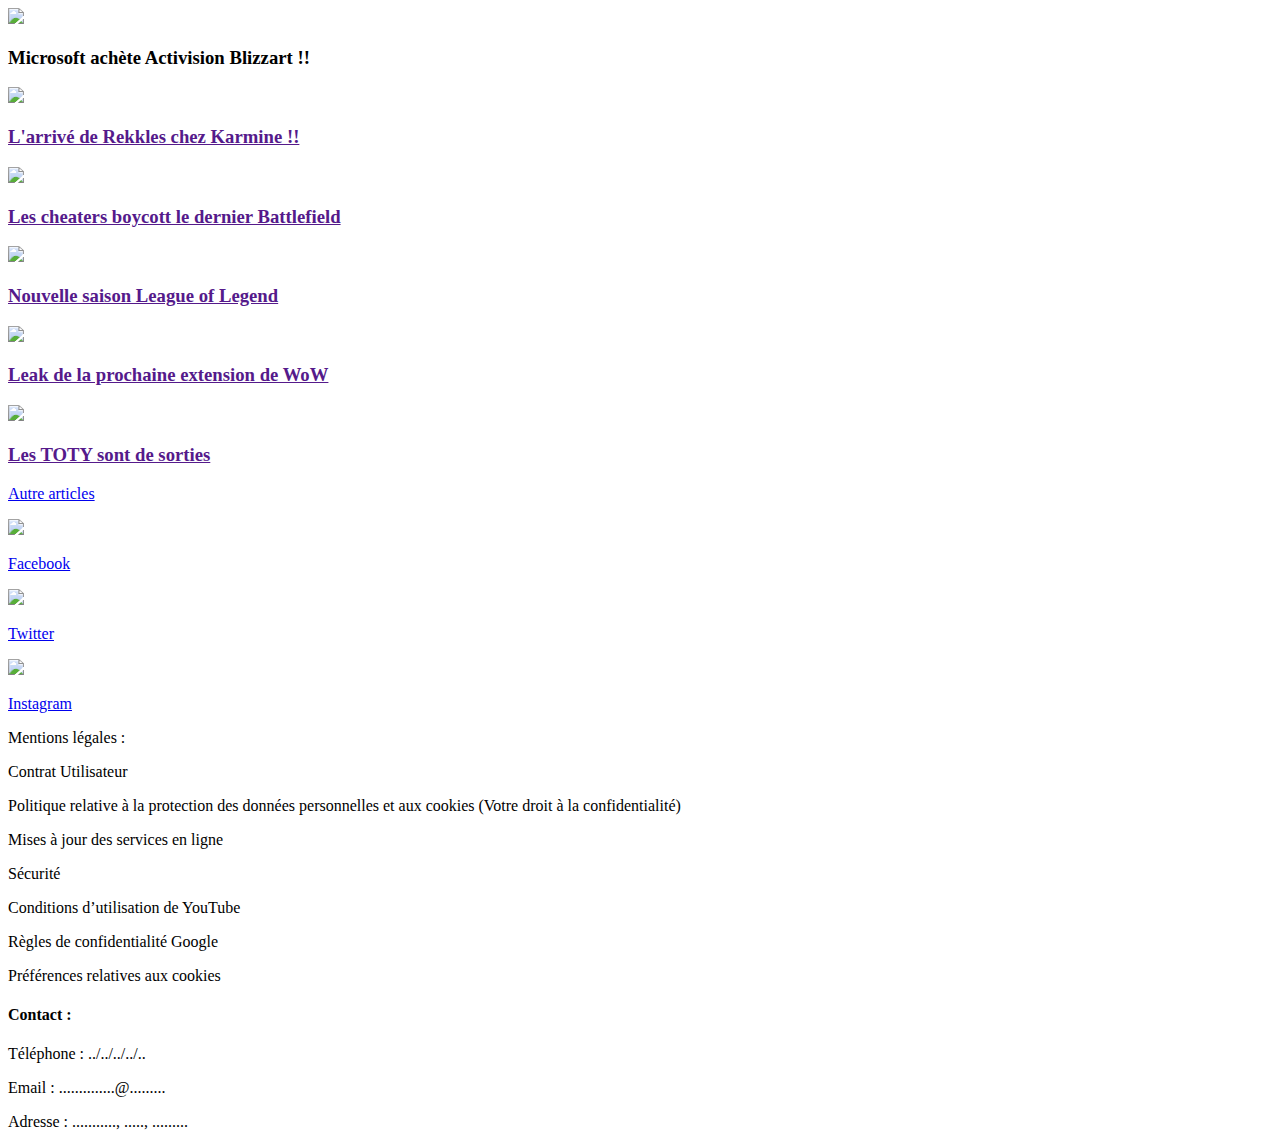
==== article1.html @ 21345d1e "articles" ====
<!DOCTYPE html>
<html lang="fr">
<head>
    <meta charset="UTF-8">
    <meta http-equiv="X-UA-Compatible" content="IE=edge">
    <meta name="viewport" content="width=device-width, initial-scale=1.0">
    <title>Vector</title>
    <link rel="stylesheet" href="../Vector/assets/css/style.css">
</head>

<body>
    <div class="arti">
        <div class="artig">
            <div class="arti1">
                <div class="imager">
                    <img src="../Vector/assets/images/Sans titre-1.jpg" class="imager1">
                </div>

                <div class="texto1">
                    <h3 class="titr">Microsoft achète Activision Blizzart !!</h3>
                </div>
            </div>
        </div>

        <div class="artid">
            <a href="" class="arti2">
                <div class="imager">
                    <img src="../Vector/assets/images/Sans titre-2.jpg" class="imager1">
                </div>

                <div class="texto1">
                    <h3>L'arrivé de Rekkles chez Karmine !!</h3>
                </div>
            </a>

            <a href="" class="arti2">
                <div class="imager">
                    <img src="../Vector/assets/images/Sans titre-3.jpg" class="imager1">
                </div>

                <div class="texto1">
                    <h3>Les cheaters boycott le dernier Battlefield</h3>
                </div>
            </a>

            <a href="" class="arti2">
                <div class="imager">
                    <img src="../Vector/assets/images/Sans titre-4.jpg" class="imager1">
                </div>

                <div class="texto1">
                    <h3>Nouvelle saison League of Legend</h3>
                </div>
            </a>

            <a href="" class="arti2">
                <div class="imager">
                    <img src="../Vector/assets/images/Sans titre-5.jpg" class="imager1">
                </div>

                <div class="texto1">
                    <h3>Leak de la prochaine extension de WoW</h3>
                </div>
            </a>

            <a href="" class="arti2">
                <div class="imager">
                    <img src="../Vector/assets/images/Sans titre-6.jpg" class="imager1">
                </div>

                <div class="texto1">
                    <h3>Les TOTY sont de sorties</h3>
                </div>
            </a>

        </div>

    </div>

    <div class="boutonn">
        <a href="https://www.google.fr/" target="_blank" class="bout">
            <div class="text2">
                <p>Autre articles</p>
            </div>
        </a>
    </div>

    <footer>
        <div class="reseau">
            <a href="https://fr-fr.facebook.com/" target="_blank" class="facebook">
                <img src="../test/assets/images/fb.png" class="img">
                <p class="pet">Facebook</p>
            </a>

            <a href="https://twitter.com/?lang=fr" target="_blank" class="twitter">
                <img src="../test/assets/images/twitter.png" class="img">
                <p class="pet">Twitter</p>
            </a>

            <a href="https://www.instagram.com/sem/campaign/emailsignup/?campaign_id=13560899667&extra_1=s|c|547348932178|e|instagram%20%27|&placement=&creative=547348932178&keyword=instagram%20%27&partner_id=googlesem&extra_2=campaignid%3D13560899667%26adgroupid%3D126262412054%26matchtype%3De%26network%3Dg%26source%3Dnotmobile%26search_or_content%3Ds%26device%3Dc%26devicemodel%3D%26adposition%3D%26target%3D%26targetid%3Dkwd-1321618851291%26loc_physical_ms%3D9108424%26loc_interest_ms%3D%26feeditemid%3D%26param1%3D%26param2%3D&gclid=Cj0KCQiAip-PBhDVARIsAPP2xc0Xfaxj4EKNlDG99H4yVGSyjA-vDa9Wtdd7GiWPps7lyOwsLAwn8igaAtJ2EALw_wcB" target="_blank" class="instagram">
                <img src="../test/assets/images/insta.png" class="img">
                <p class="pet">Instagram</p>
            </a>
        </div>

        <div class="mention">
            <p>Mentions légales :</p>
            <p>Contrat Utilisateur</p>
            <p>Politique relative à la protection des données personnelles et aux cookies (Votre droit à la confidentialité)</p>
            <p>Mises à jour des services en ligne</p>
            <p>Sécurité</p>
            <p>Conditions d’utilisation de YouTube</p>
            <p>Règles de confidentialité Google</p>
            <p>Préférences relatives aux cookies</p>
        </div>

        <div class="contact">
            <h4>Contact :</h4>
            <p>Téléphone : ../../../../..</p>
            <p>Email : ..............@.........</p>
            <p>Adresse : ..........., ....., .........</p>
        </div>
    </footer>
</body>
</html>
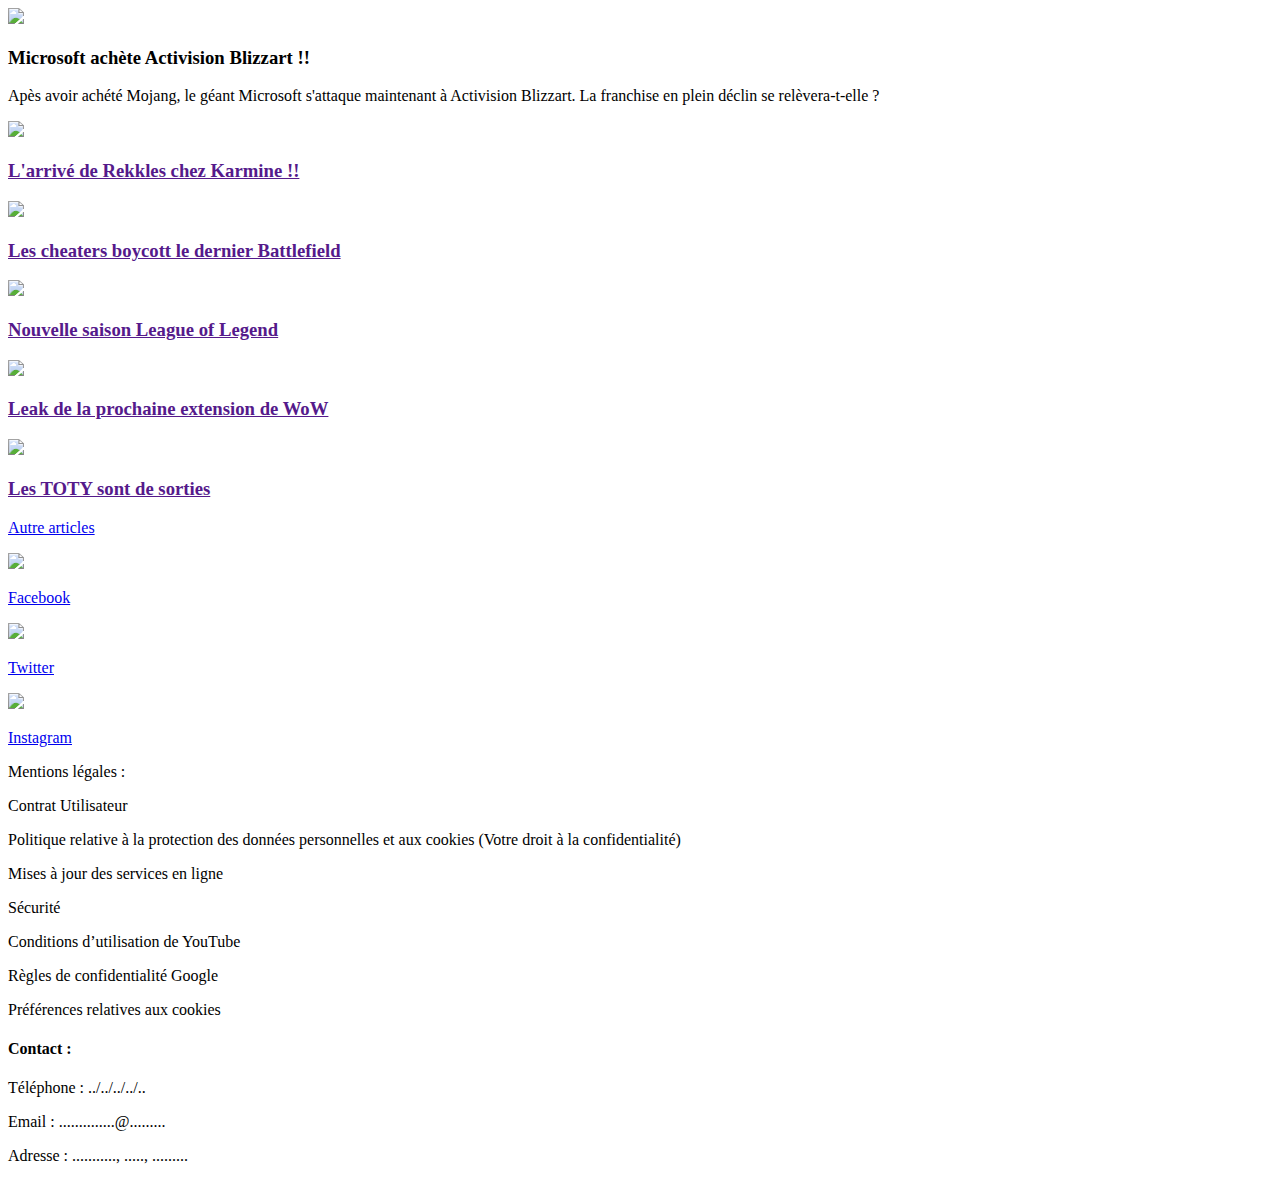
==== commit 90a90f0b: "article" ====
--- a/article1.html
+++ b/article1.html
@@ -18,6 +18,7 @@
 
                 <div class="texto1">
                     <h3 class="titr">Microsoft achète Activision Blizzart !!</h3>
+                    <p class="tex">Apès avoir achété Mojang, le géant Microsoft s'attaque maintenant à Activision Blizzart. La franchise en plein déclin se relèvera-t-elle ?</p>
                 </div>
             </div>
         </div>
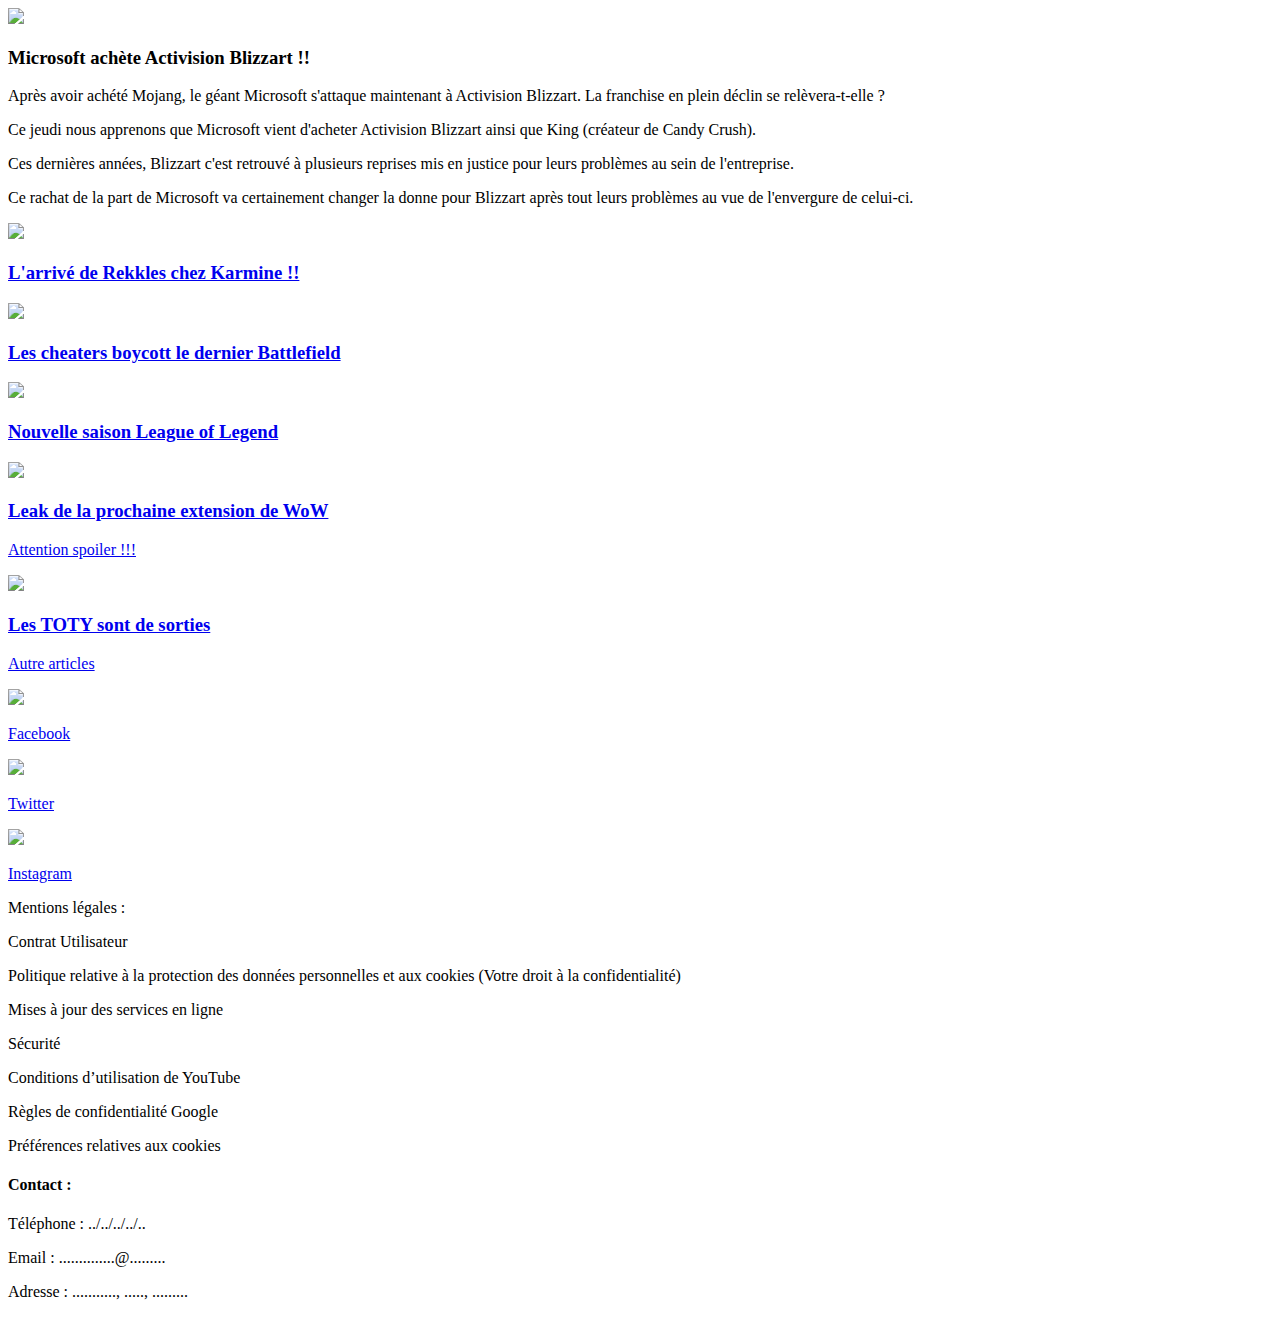
==== commit cfa5166c: "article" ====
--- a/article1.html
+++ b/article1.html
@@ -18,13 +18,16 @@
 
                 <div class="texto1">
                     <h3 class="titr">Microsoft achète Activision Blizzart !!</h3>
-                    <p class="tex">Apès avoir achété Mojang, le géant Microsoft s'attaque maintenant à Activision Blizzart. La franchise en plein déclin se relèvera-t-elle ?</p>
+                    <p class="tex">Après avoir achété Mojang, le géant Microsoft s'attaque maintenant à Activision Blizzart. La franchise en plein déclin se relèvera-t-elle ?</p>
+                    <p>Ce jeudi nous apprenons que Microsoft vient d'acheter Activision Blizzart ainsi que King (créateur de Candy Crush).</p>
+                    <p>Ces dernières années, Blizzart c'est retrouvé à plusieurs reprises mis en justice pour leurs problèmes au sein de l'entreprise.</p>
+                    <p>Ce rachat de la part de Microsoft va certainement changer la donne pour Blizzart après tout leurs problèmes au vue de l'envergure de celui-ci.</p>
                 </div>
             </div>
         </div>
 
         <div class="artid">
-            <a href="" class="arti2">
+            <a href="../Vector/article2.html" class="arti2">
                 <div class="imager">
                     <img src="../Vector/assets/images/Sans titre-2.jpg" class="imager1">
                 </div>
@@ -34,7 +37,7 @@
                 </div>
             </a>
 
-            <a href="" class="arti2">
+            <a href="../Vector/article3.html" class="arti2">
                 <div class="imager">
                     <img src="../Vector/assets/images/Sans titre-3.jpg" class="imager1">
                 </div>
@@ -44,7 +47,7 @@
                 </div>
             </a>
 
-            <a href="" class="arti2">
+            <a href="../Vector/article4.html" class="arti2">
                 <div class="imager">
                     <img src="../Vector/assets/images/Sans titre-4.jpg" class="imager1">
                 </div>
@@ -54,17 +57,18 @@
                 </div>
             </a>
 
-            <a href="" class="arti2">
+            <a href="../Vector/article5.html" class="arti2">
                 <div class="imager">
                     <img src="../Vector/assets/images/Sans titre-5.jpg" class="imager1">
                 </div>
 
                 <div class="texto1">
                     <h3>Leak de la prochaine extension de WoW</h3>
+                    <p class="spoil">Attention spoiler !!!</p>
                 </div>
             </a>
 
-            <a href="" class="arti2">
+            <a href="../Vector/article6.html" class="arti2">
                 <div class="imager">
                     <img src="../Vector/assets/images/Sans titre-6.jpg" class="imager1">
                 </div>
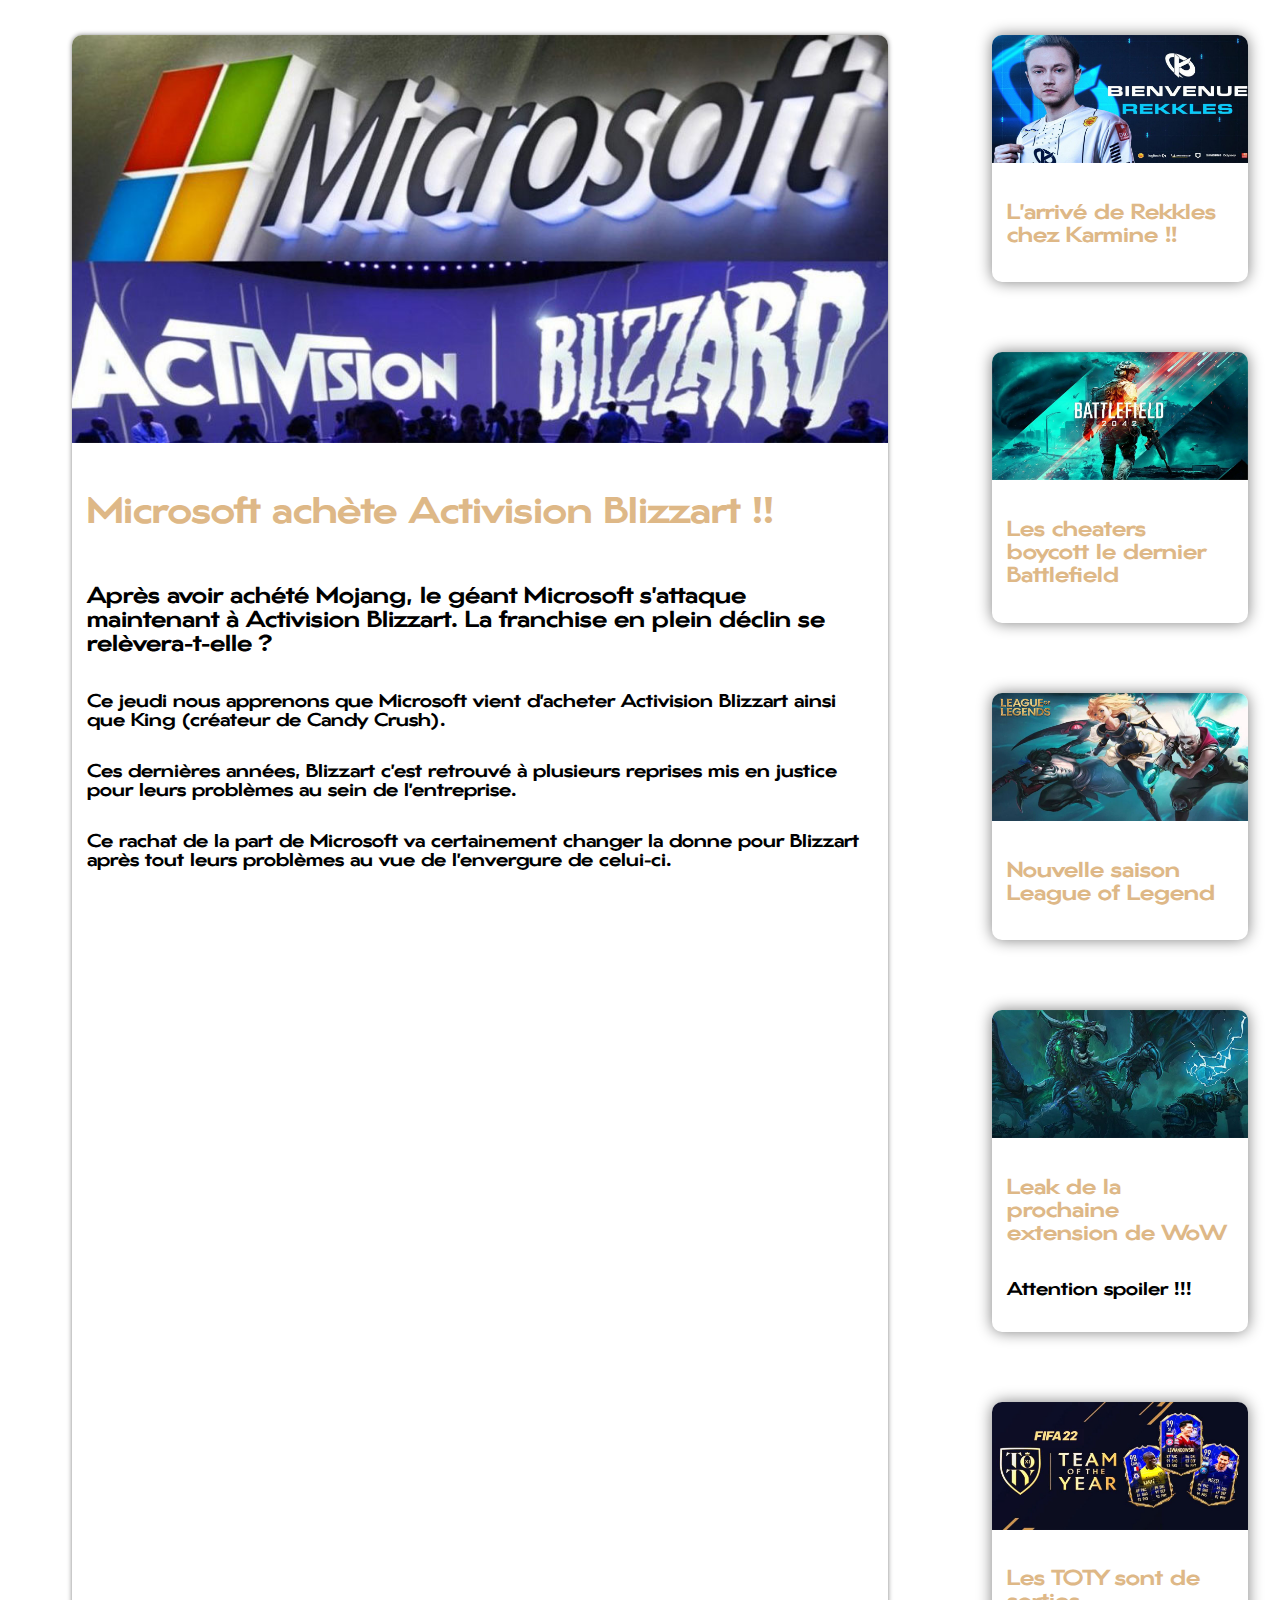
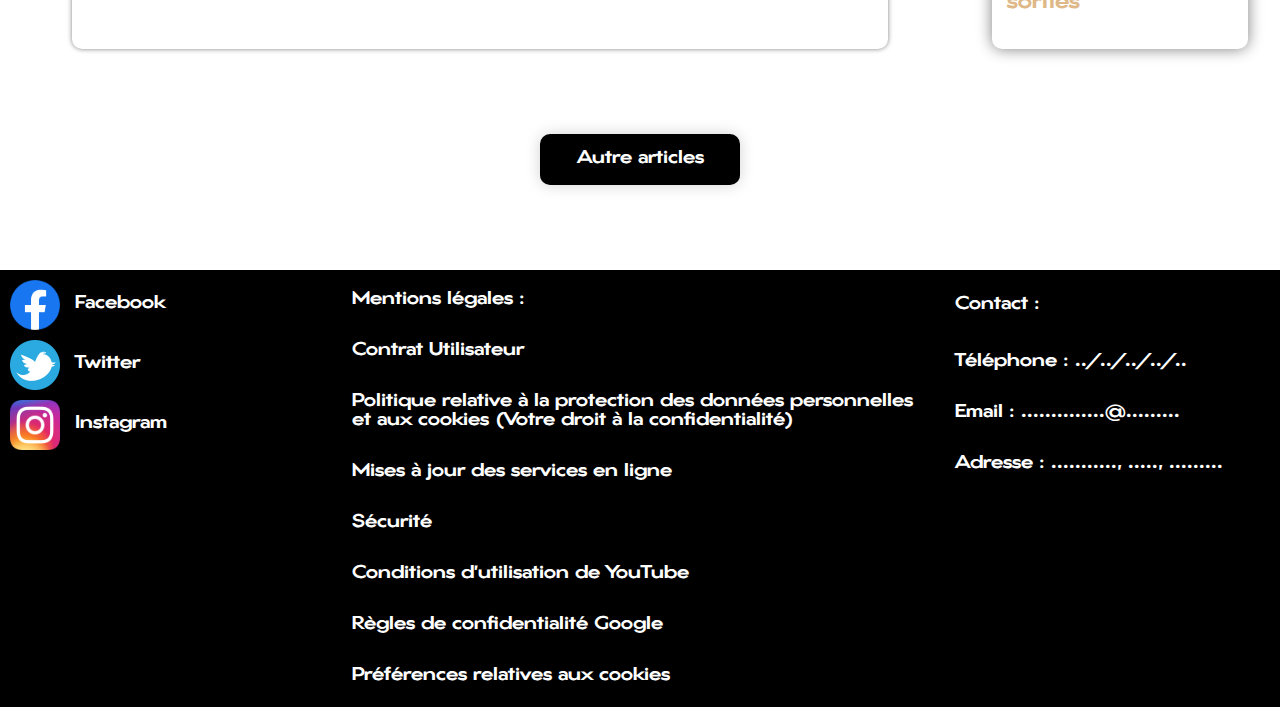
==== commit 8a38927a: "Update article1.html" ====
--- a/article1.html
+++ b/article1.html
@@ -5,7 +5,7 @@
     <meta http-equiv="X-UA-Compatible" content="IE=edge">
     <meta name="viewport" content="width=device-width, initial-scale=1.0">
     <title>Vector</title>
-    <link rel="stylesheet" href="../Vector/assets/css/style.css">
+    <link rel="stylesheet" href="assets/css/style1.css">
 </head>
 
 <body>
@@ -13,7 +13,7 @@
         <div class="artig">
             <div class="arti1">
                 <div class="imager">
-                    <img src="../Vector/assets/images/Sans titre-1.jpg" class="imager1">
+                    <img src="assets/images/Sans titre-1.jpg" class="imager1">
                 </div>
 
                 <div class="texto1">
@@ -27,9 +27,9 @@
         </div>
 
         <div class="artid">
-            <a href="../Vector/article2.html" class="arti2">
+            <a href="article2.html" class="arti2">
                 <div class="imager">
-                    <img src="../Vector/assets/images/Sans titre-2.jpg" class="imager1">
+                    <img src="assets/images/Sans titre-2.jpg" class="imager1">
                 </div>
 
                 <div class="texto1">
@@ -37,9 +37,9 @@
                 </div>
             </a>
 
-            <a href="../Vector/article3.html" class="arti2">
+            <a href="article3.html" class="arti2">
                 <div class="imager">
-                    <img src="../Vector/assets/images/Sans titre-3.jpg" class="imager1">
+                    <img src="assets/images/Sans titre-3.jpg" class="imager1">
                 </div>
 
                 <div class="texto1">
@@ -47,9 +47,9 @@
                 </div>
             </a>
 
-            <a href="../Vector/article4.html" class="arti2">
+            <a href="article4.html" class="arti2">
                 <div class="imager">
-                    <img src="../Vector/assets/images/Sans titre-4.jpg" class="imager1">
+                    <img src="assets/images/Sans titre-4.jpg" class="imager1">
                 </div>
 
                 <div class="texto1">
@@ -57,9 +57,9 @@
                 </div>
             </a>
 
-            <a href="../Vector/article5.html" class="arti2">
+            <a href="article5.html" class="arti2">
                 <div class="imager">
-                    <img src="../Vector/assets/images/Sans titre-5.jpg" class="imager1">
+                    <img src="assets/images/Sans titre-5.jpg" class="imager1">
                 </div>
 
                 <div class="texto1">
@@ -68,9 +68,9 @@
                 </div>
             </a>
 
-            <a href="../Vector/article6.html" class="arti2">
+            <a href="article6.html" class="arti2">
                 <div class="imager">
-                    <img src="../Vector/assets/images/Sans titre-6.jpg" class="imager1">
+                    <img src="assets/images/Sans titre-6.jpg" class="imager1">
                 </div>
 
                 <div class="texto1">
@@ -93,17 +93,17 @@
     <footer>
         <div class="reseau">
             <a href="https://fr-fr.facebook.com/" target="_blank" class="facebook">
-                <img src="../test/assets/images/fb.png" class="img">
+                <img src="assets/images/fb.png" class="img">
                 <p class="pet">Facebook</p>
             </a>
 
             <a href="https://twitter.com/?lang=fr" target="_blank" class="twitter">
-                <img src="../test/assets/images/twitter.png" class="img">
+                <img src="assets/images/twitter.png" class="img">
                 <p class="pet">Twitter</p>
             </a>
 
             <a href="https://www.instagram.com/sem/campaign/emailsignup/?campaign_id=13560899667&extra_1=s|c|547348932178|e|instagram%20%27|&placement=&creative=547348932178&keyword=instagram%20%27&partner_id=googlesem&extra_2=campaignid%3D13560899667%26adgroupid%3D126262412054%26matchtype%3De%26network%3Dg%26source%3Dnotmobile%26search_or_content%3Ds%26device%3Dc%26devicemodel%3D%26adposition%3D%26target%3D%26targetid%3Dkwd-1321618851291%26loc_physical_ms%3D9108424%26loc_interest_ms%3D%26feeditemid%3D%26param1%3D%26param2%3D&gclid=Cj0KCQiAip-PBhDVARIsAPP2xc0Xfaxj4EKNlDG99H4yVGSyjA-vDa9Wtdd7GiWPps7lyOwsLAwn8igaAtJ2EALw_wcB" target="_blank" class="instagram">
-                <img src="../test/assets/images/insta.png" class="img">
+                <img src="assets/images/insta.png" class="img">
                 <p class="pet">Instagram</p>
             </a>
         </div>
@@ -127,4 +127,4 @@
         </div>
     </footer>
 </body>
-</html>+</html>
--- a/assets/css/style1.css
+++ b/assets/css/style1.css
@@ -0,0 +1,243 @@
+@font-face {
+    font-family: 'textfont';
+    src: url(../fonts/GonziExpandedPERSONALUSE-Bold.otf);
+}
+
+body {
+    background-color:white;
+    font-family: 'textfont';
+    margin: 0;
+}
+
+h3 {
+    color:burlywood;
+}
+
+
+
+.arti {
+    display: flex;
+    flex-flow: row wrap;
+    justify-content: center;
+    margin-bottom: 50px;
+} 
+
+h3 {
+    color:burlywood;
+}
+
+.artig {
+    display: flex;
+    width: 75%;
+    justify-content: center;
+}
+
+.arti1 {
+    margin: 35px;
+    display: flex;
+    flex-direction: column;
+    width: 85%;
+    border-radius: 10px;
+    box-shadow: 0px 0px 5px 0px gray;
+    text-decoration: none;
+    color: black;
+    transition: 250ms;
+}
+
+.titr {
+    font-size: 200%;
+}
+
+.tex {
+    font-size: 125%;
+}
+
+.artid {
+    display: flex;
+    width: 25%;
+    flex-direction: column;
+    align-items: center;
+}
+
+
+.arti2 {
+    margin: 35px;
+    display: flex;
+    flex-direction: column;
+    width: 80%;
+    border-radius: 10px;
+    box-shadow: 0px 0px 15px 0px gray;
+    text-decoration: none;
+    color: black;
+    transition: 250ms;
+}
+
+.arti2:hover{
+    box-shadow: 0 0 50px 0 gray;
+    transform: translate3d(0, -10px, 0);
+    transition: 250ms;
+}
+
+.imager1 {
+    max-width: 100%;
+    border-radius: 10px 10px 0px 0px;
+}
+
+.texto1 {
+    padding: 15px;
+    display: flex;
+    flex: 1 1 auto;
+    flex-direction: column;
+    user-select: none;
+}
+
+@media (max-width: 1100px) {
+    .arti {
+        flex-direction: column;
+    }
+    .artig {
+        width: 100%;
+    }
+    .artid {
+        display: flex;
+        flex-direction: row;
+        flex-wrap: wrap;
+        justify-content: center;
+        width: 100%;
+    }
+    .arti2 {
+        width: 30%;
+    }
+}
+
+@media (max-width: 730px) {
+    .arti {
+        flex-direction: column;
+    }
+    .artig {
+        width: 100%;
+    }
+    .artid {
+        display: flex;
+        flex-direction: row;
+        flex-wrap: wrap;
+        justify-content: center;
+        width: 100%;
+    }
+    .arti2 {
+        width: 50%;
+    }
+}
+
+.boutonn {
+    display: flex;
+    flex-flow: row wrap;
+    justify-content: center;
+    margin-bottom: 85px;
+} 
+
+.bout {
+    display: flex;
+    justify-content: center;
+    width: 200px;
+    box-sizing: border-box;
+    background-color:black;
+    border-radius: 10px;
+    box-shadow: 0px 0px 15px 0px lightgray;
+    text-decoration: none;
+    color:white;
+    transition: 250ms;
+}
+
+.bout:hover{
+    box-shadow: 0 0 40px 0 gray;
+    transform: translate3d(0, -10px, 0);
+    transition: 250ms;
+}
+
+footer {
+    display: flex;
+    justify-content: space-between;
+    flex-wrap: nowrap;
+    background-color: black;
+    color: white;
+}
+
+.reseau {
+    margin: 5px;
+    display: flex;
+    flex-direction: column;
+    flex-wrap:nowrap;
+    width: 25%;
+}
+
+.facebook {
+    margin: 5px;
+    display: flex;
+    flex-direction: row;
+    justify-content: flex-start;
+    flex-wrap: wrap;
+    text-decoration: none;
+    color: white;
+    width:fit-content;
+}
+
+.twitter {
+    margin: 5px;
+    display: flex;
+    flex-direction: row;
+    justify-content: flex-start;
+    flex-wrap: wrap;
+    text-decoration: none;
+    color: white;
+    width:fit-content;
+}
+
+.instagram {
+    margin: 5px;
+    display: flex;
+    flex-direction: row;
+    justify-content: flex-start;
+    flex-wrap: wrap;
+    text-decoration: none;
+    color: white;
+    width:fit-content;
+}
+
+.pet {
+    margin: 15px;
+}
+
+.img {
+    height: 50px;
+    width: auto;
+}
+
+.mention {
+    margin: 5px;
+    display: flex;
+    flex-direction: column;
+    width: 45%;
+}
+
+.contact {
+    margin: 5px;
+    display: flex;
+    flex-direction: column;
+    width: 25%;
+}
+
+@media (max-width: 800px) {
+    footer {
+        flex-direction: column;
+    }
+    .reseau {
+        width: 100%;
+    }
+    .mention {
+        width: 100%;
+    }
+    .contact {
+        width: 100%;
+    }
+} 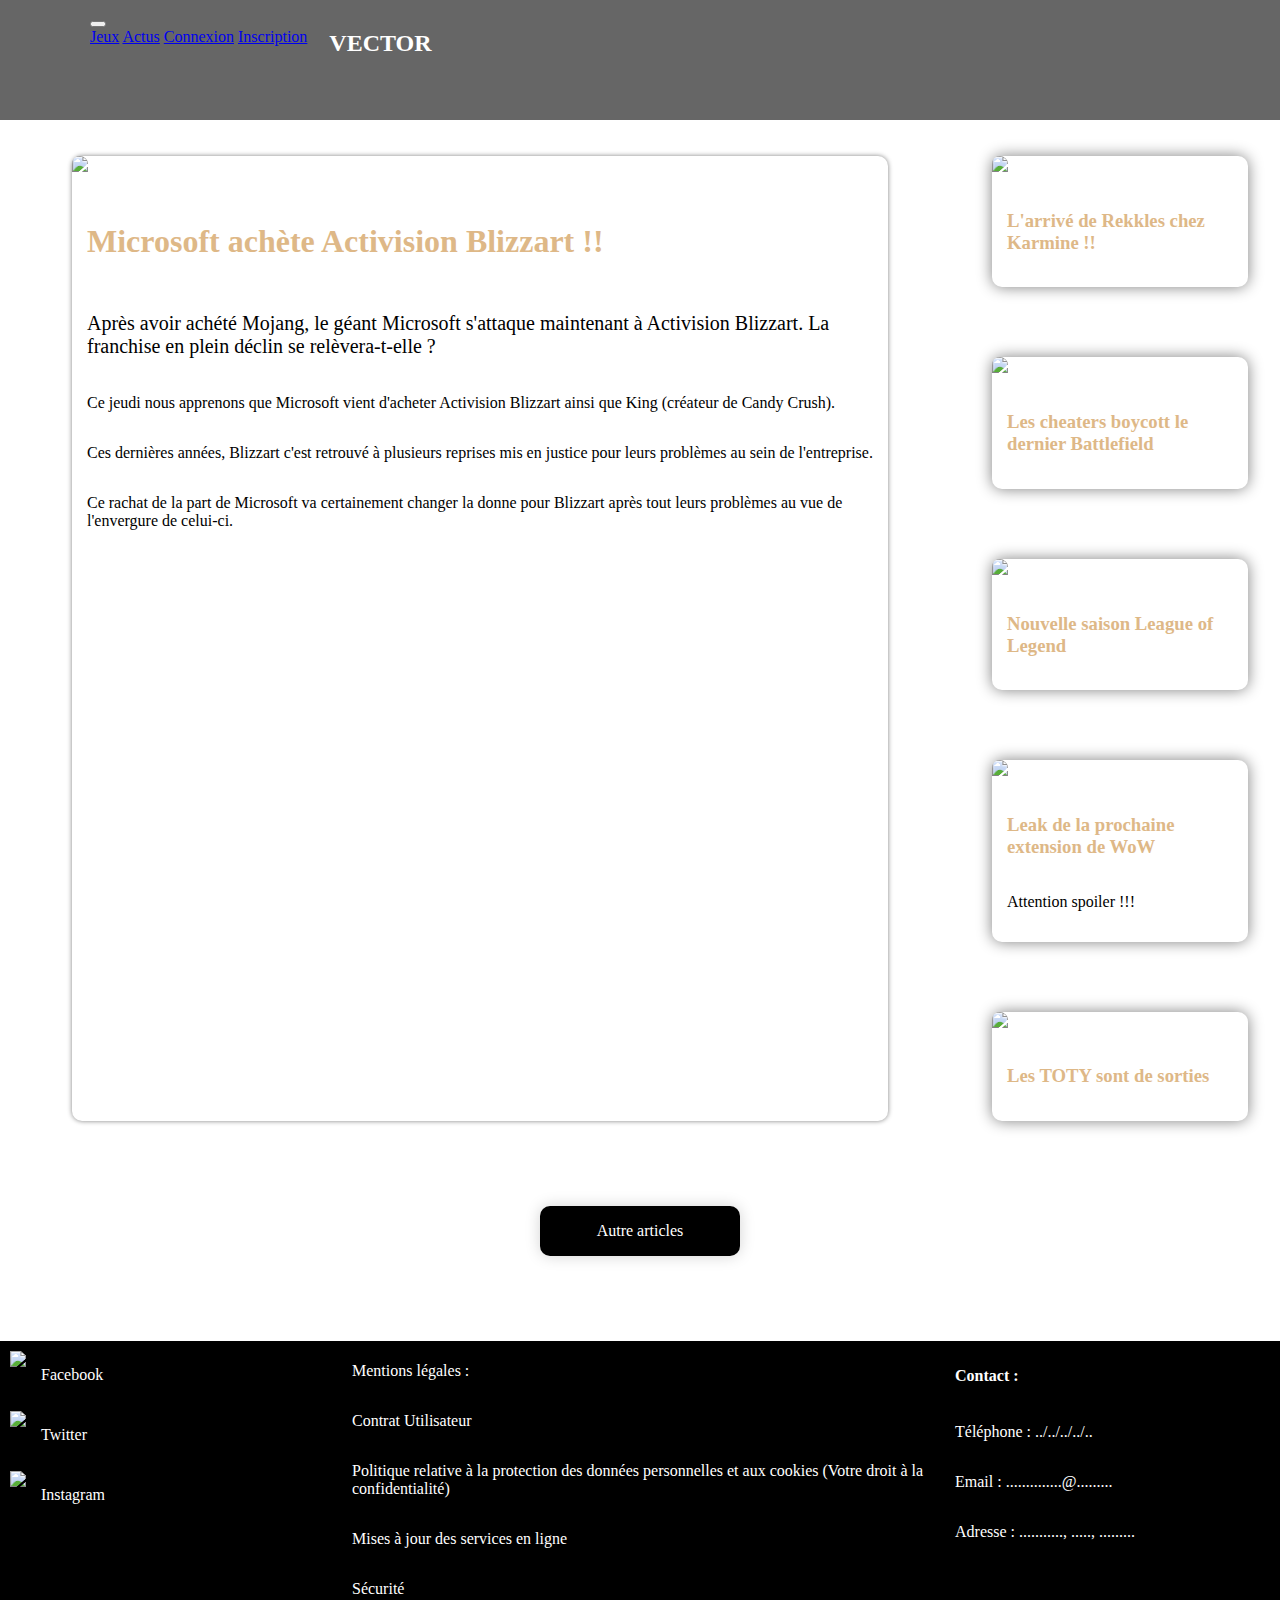
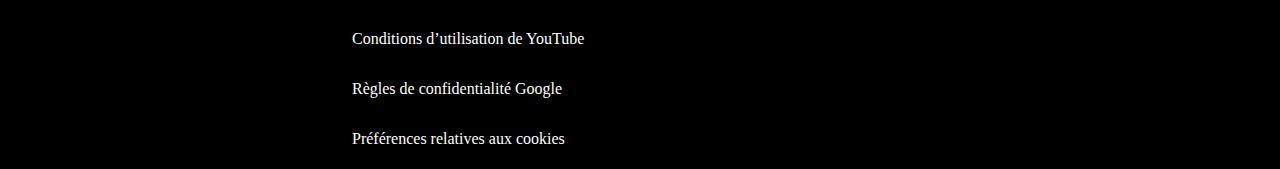
==== commit 5ad8bdb8: "top" ====
--- a/article1.html
+++ b/article1.html
@@ -9,6 +9,26 @@
 </head>
 
 <body>
+    <nav>
+        <!-- <input type="checkbox" id="check">
+        <label for="check" class="checkbtn">
+        <p class="fas fa-bars"></p> -->
+        <div class="dropdown">
+          <button class="fas fa-bars"></button>
+          <div class="dropdown-content">
+            <a href="#">Jeux</a>
+            <a href="#">Actus</a>
+            <a href="#">Connexion</a>
+            <a href="#">Inscription</a>
+          </div>
+        </div>
+    
+        <div class="logo">
+          <span>Vector <i class="fab fa-vimeo"></i></span>
+        </div>
+    
+    </nav>
+
     <div class="arti">
         <div class="artig">
             <div class="arti1">
--- a/assets/css/style1.css
+++ b/assets/css/style1.css
@@ -8,6 +8,114 @@
     font-family: 'textfont';
     margin: 0;
 }
+
+nav {
+    top: 0;
+    left: 0;
+    height: 100px;
+    padding: 10px 90px;
+    background: rgba(0, 0, 0, 0.6);
+    border-bottom: 1px solid #fff;
+    display: flex;
+  
+  }
+  
+  @media only screen and(max-width: 800px) {
+    .nav-deroulant {
+      visibility: visible;
+    }
+  }
+  
+  nav .logo {
+    padding: 20px 22px;
+    height: 80px;
+    float: left;
+    font-size: 24px;
+    font-weight: bold;
+    text-transform: uppercase;
+    color: white
+  }
+  
+  nav ul {
+    list-style: none;
+    float: right;
+    margin: 0%;
+    padding: 0%;
+    display: flex;
+    justify-content: right;
+  }
+  
+  nav ul li a {
+    line-height: 80px;
+    color: white;
+    padding: 12px 30px;
+    text-decoration: none;
+    font-size: 20px;
+    font-weight: bold;
+    text-transform: uppercase;
+  }
+  
+  a:hover,
+  a.active {
+    background: none;
+    color: white;
+  
+  }
+  
+  @media (max-width: 858px) {
+    .checkbtn {
+      background-color: white;
+      color: white;
+      padding: 16px;
+      font-size: 16px;
+      border: none;
+      cursor: pointer;
+    }
+  
+    ul {
+      position: fixed;
+      width: 100%;
+      height: 100vh;
+      top: 80px;
+      left: 0;
+      text-align: center;
+    }
+  
+    nav ul li {
+      display: block;
+  
+    }
+  }
+  
+  nav ul li a:hover {
+    background: rgba(0, 0, 0, 0.7);
+    border-radius: 6px;
+  
+  }
+  
+  .checkbtn {
+    text-align: right;
+    font-size: 30px;
+    color: white;
+    float: right;
+    line-height: 70px;
+    margin-right: 40px;
+    cursor: pointer;
+  }
+  
+  #check {
+    display: none;
+    background-color: white;
+  }
+  
+  @media (max-width: 952px) {
+    label.logo {
+      font-size: 30px;
+      padding-left: 50px;
+  
+  
+    }
+  }
 
 h3 {
     color:burlywood;
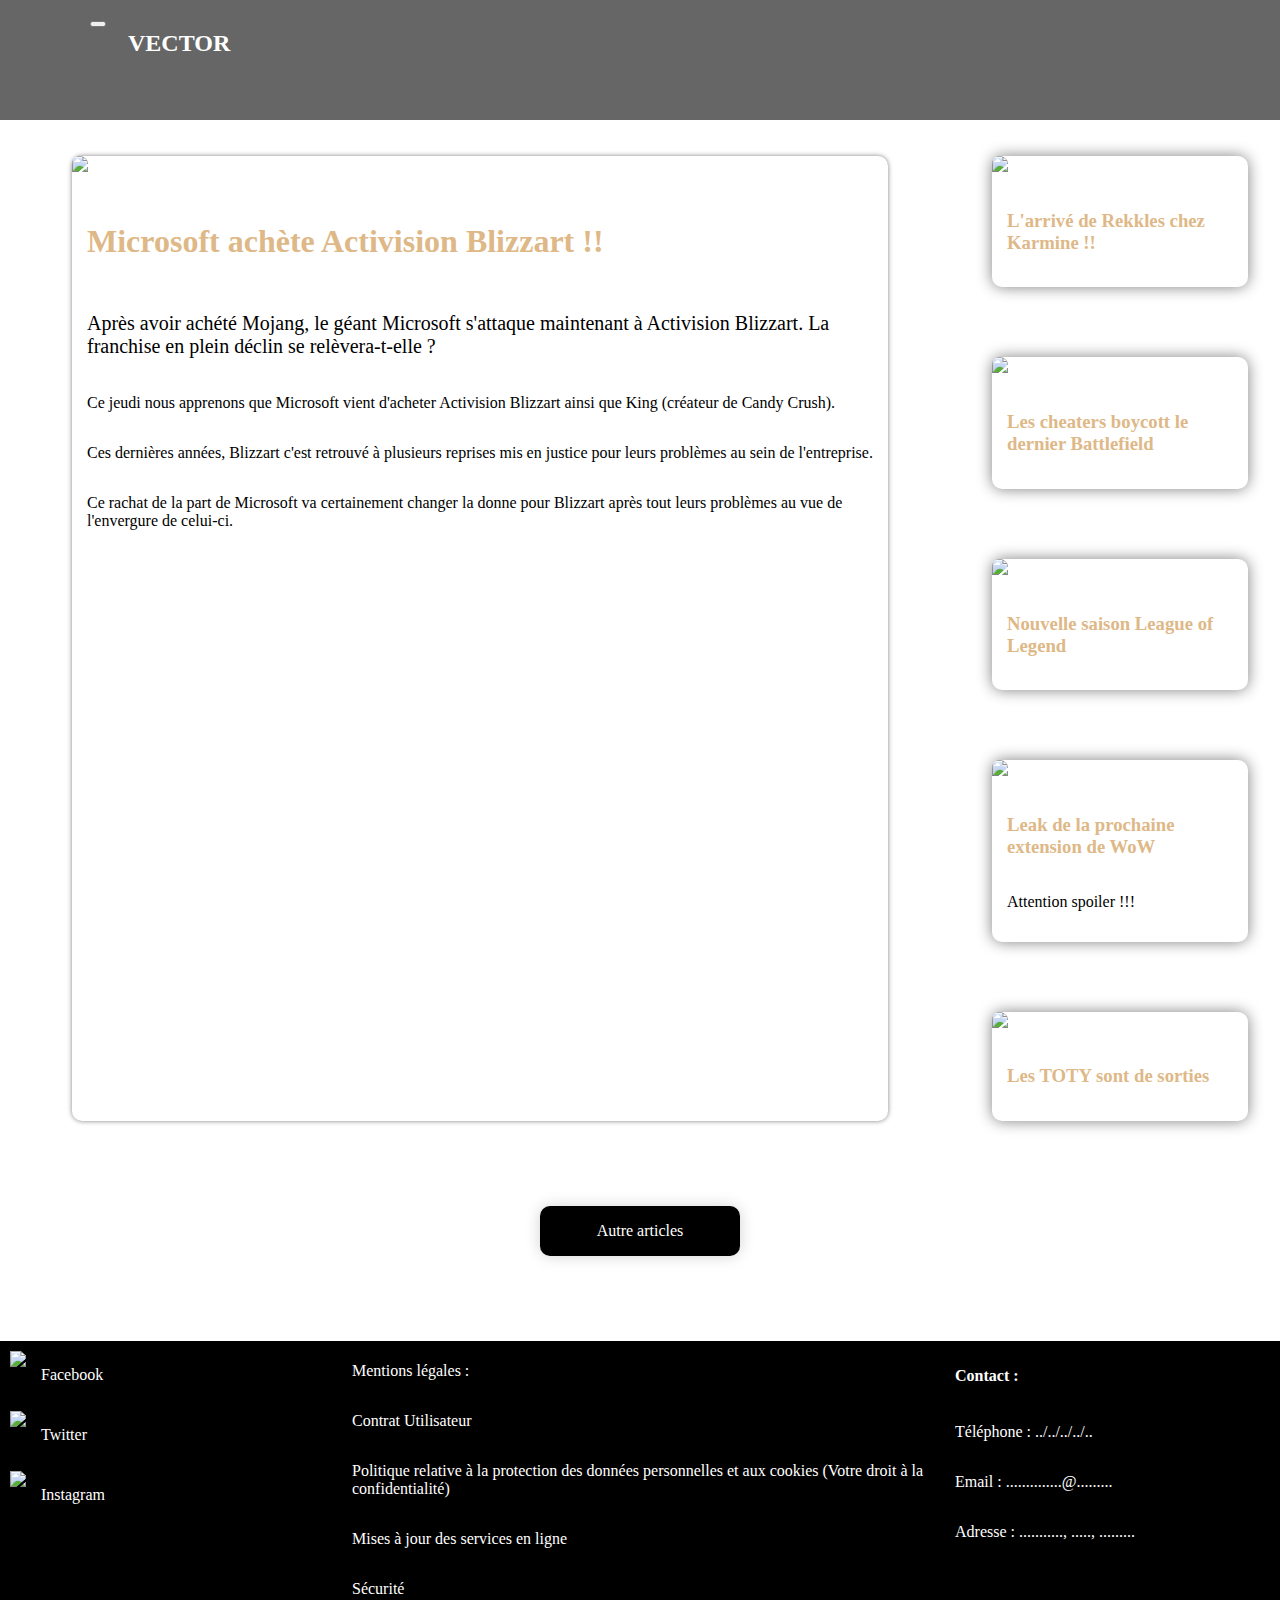
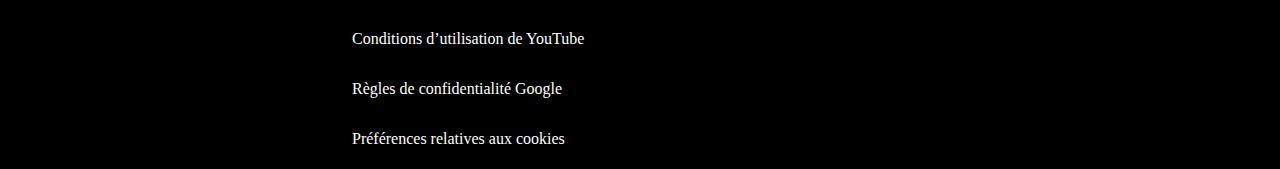
==== commit 596e2718: "Remise en forme" ====
--- a/article1.html
+++ b/article1.html
@@ -6,13 +6,11 @@
     <meta name="viewport" content="width=device-width, initial-scale=1.0">
     <title>Vector</title>
     <link rel="stylesheet" href="assets/css/style1.css">
+    <script src="https://kit.fontawesome.com/45e38e596f.js"></script>
 </head>
 
 <body>
     <nav>
-        <!-- <input type="checkbox" id="check">
-        <label for="check" class="checkbtn">
-        <p class="fas fa-bars"></p> -->
         <div class="dropdown">
           <button class="fas fa-bars"></button>
           <div class="dropdown-content">
@@ -26,8 +24,8 @@
         <div class="logo">
           <span>Vector <i class="fab fa-vimeo"></i></span>
         </div>
-    
     </nav>
+    <script src="https://code.jquery.com/jquery-2.2.4.js" integrity="sha256-iT6Q9iMJYuQiMWNd9lDyBUStIq/8PuOW33aOqmvFpqI=" crossorigin="anonymous"></script>
 
     <div class="arti">
         <div class="artig">
--- a/assets/css/style1.css
+++ b/assets/css/style1.css
@@ -8,6 +8,24 @@
     font-family: 'textfont';
     margin: 0;
 }
+
+.menu {
+    display: flex;
+    flex-wrap: wrap;
+  }
+  
+  .container {
+    width: 100%;
+    height: 500px;
+    border-bottom: 1px solid darkred;
+    display: flex;
+    margin: 1px solid #fff;
+    margin-top: 25px;
+    padding-top: 25px;
+    justify-content: center;
+    box-shadow: 0px 3px 15px
+  }
+  
 
 nav {
     top: 0;
@@ -58,7 +76,7 @@
   a:hover,
   a.active {
     background: none;
-    color: white;
+    /* color: white; */
   
   }
   
@@ -117,6 +135,55 @@
     }
   }
 
+  .fas fa-bars {
+    background-color: #4CAF50;
+    color: white;
+    padding: 16px;
+    font-size: 32px;
+    border: none;
+    cursor: pointer;
+  }
+  
+  .dropdown {
+    position: relative;
+    display: inline-block;
+  }
+  
+  .dropdown-content {
+    display: none;
+    position: absolute;
+    background-color: gray;
+    min-width: 160px;
+    box-shadow: 0px 8px 16px 0px rgba(0, 0, 0, 0.2);
+    z-index: 1;
+  }
+  
+  .dropdown-content a {
+    color: black;
+    padding: 12px 16px;
+    text-decoration: none;
+    display: block;
+  }
+  
+  .dropdown-content a:hover {
+    background-color: #f1f1f1
+  }
+  
+  .dropdown:hover .dropdown-content {
+    display: block;
+  }
+  
+  .dropdown:hover .dropbtn {
+    background-color: #3e8e41;
+  }
+  
+  .fa,
+  .fas {
+    font-size: 32px;
+    font-weight: 900;
+  }
+
+
 h3 {
     color:burlywood;
 }
